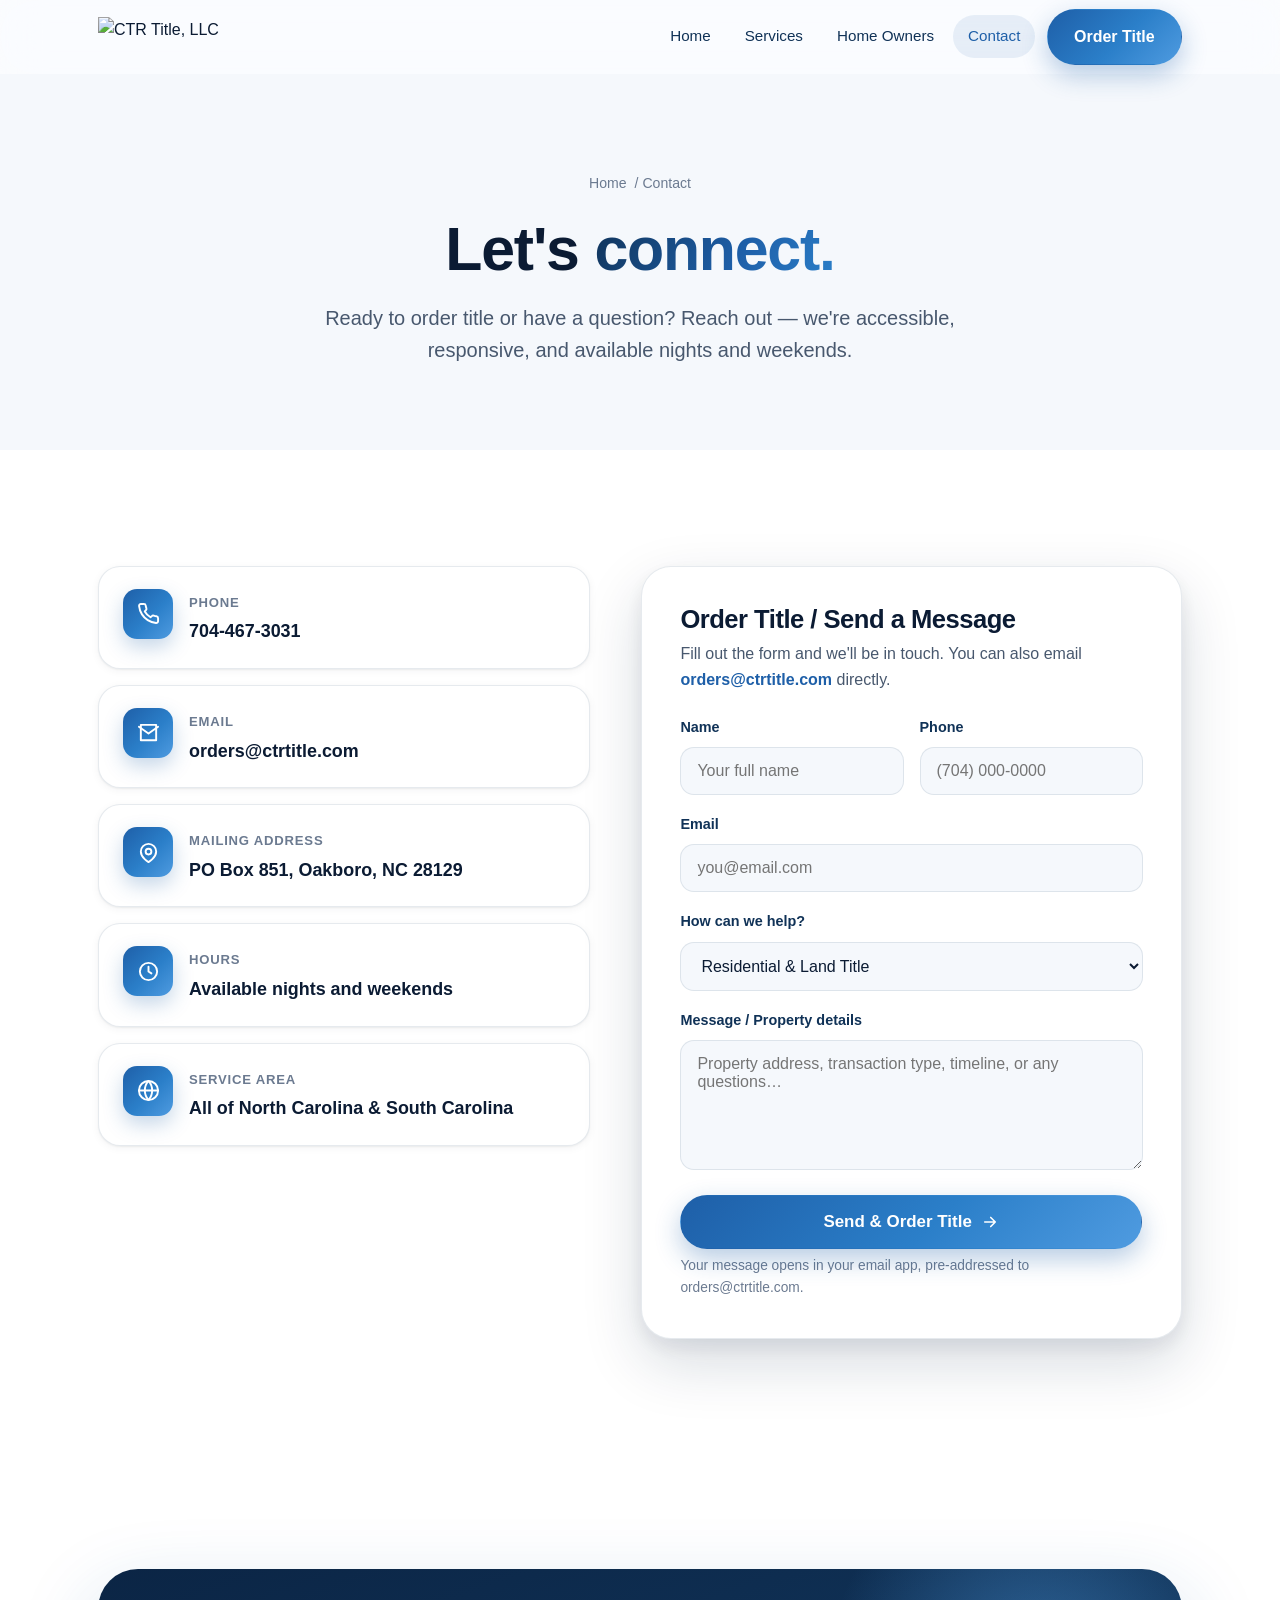
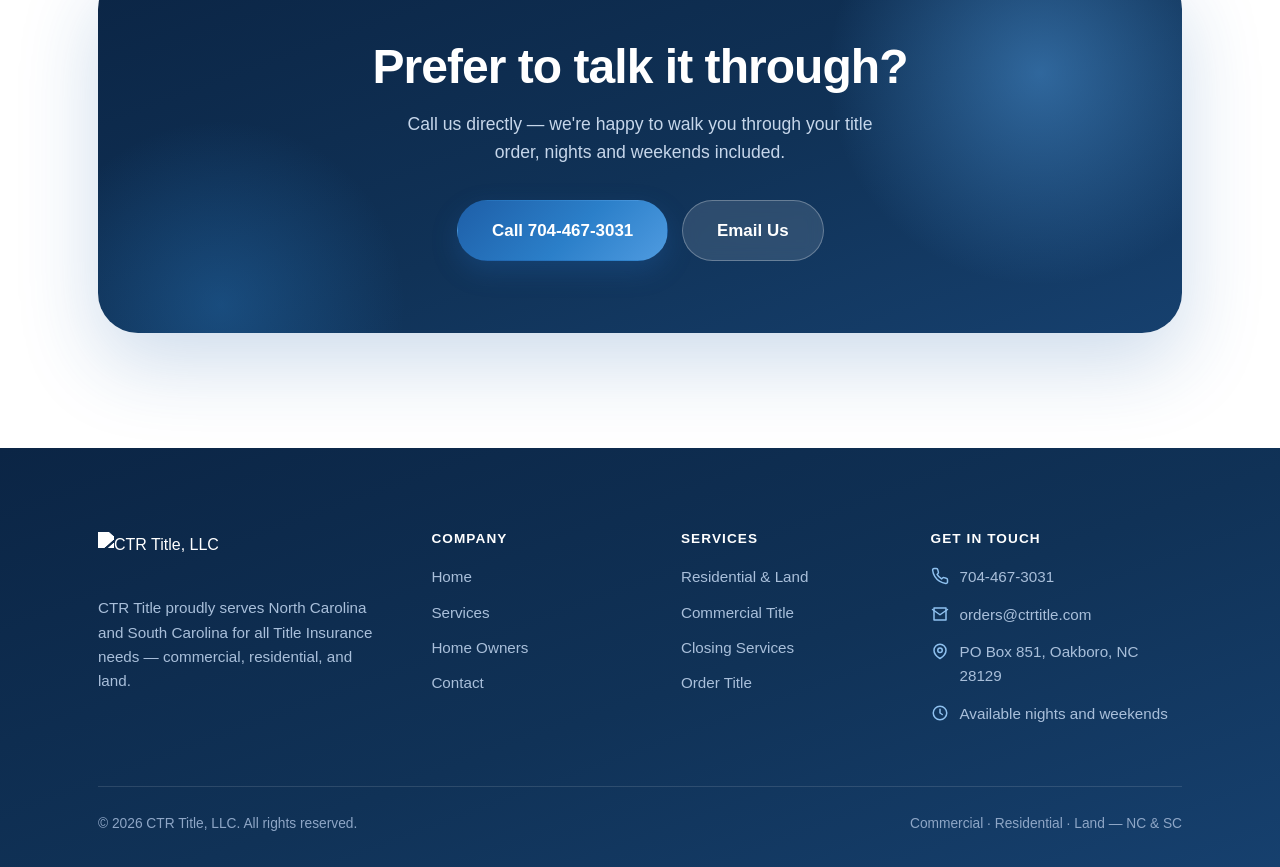
==== contact.html @ 590dc1bf "Modern rebuild of CTR Title website — Apple aesthetic, floating dynamic cards" ====
<!DOCTYPE html>
<html lang="en">
<head>
  <meta charset="UTF-8" />
  <meta name="viewport" content="width=device-width, initial-scale=1.0" />
  <title>Contact &amp; Order Title — CTR Title, LLC | NC &amp; SC</title>
  <meta name="description" content="Contact CTR Title, LLC — call 704-467-3031, email orders@ctrtitle.com, or order title online. PO Box 851, Oakboro, NC 28129. Available nights and weekends." />
  <link rel="preconnect" href="https://static.wixstatic.com" />
  <link rel="stylesheet" href="assets/css/styles.css" />
  <noscript><style>.reveal{opacity:1!important;transform:none!important}</style></noscript>
  <link rel="icon" href="https://static.wixstatic.com/media/38906d_50b70a878aef4622a2319c4c65500012~mv2.png/v1/crop/x_24,y_0,w_5427,h_2516/fill/w_64,h_64,al_c,q_85,enc_avif,quality_auto/Logo_TRANSPARENT.png" />
</head>
<body>

  <header class="nav" id="nav">
    <div class="nav__inner">
      <a class="nav__logo" href="index.html" aria-label="CTR Title home">
        <img src="https://static.wixstatic.com/media/38906d_50b70a878aef4622a2319c4c65500012~mv2.png/v1/crop/x_24,y_0,w_5427,h_2516/fill/w_383,h_177,al_c,q_85,usm_0.66_1.00_0.01,enc_avif,quality_auto/Logo_TRANSPARENT.png" alt="CTR Title, LLC" />
      </a>
      <nav class="nav__links" aria-label="Primary">
        <a class="nav__link" href="index.html">Home</a>
        <a class="nav__link" href="services.html">Services</a>
        <a class="nav__link" href="home-owners.html">Home Owners</a>
        <a class="nav__link active" href="contact.html">Contact</a>
        <a class="btn btn-primary nav__cta" href="#order">Order Title</a>
      </nav>
      <button class="nav__toggle" aria-label="Menu" aria-expanded="false"><span></span></button>
    </div>
  </header>

  <main>
    <section class="page-hero">
      <div class="hero__mesh"><span class="blob blob--1"></span><span class="blob blob--2"></span></div>
      <div class="container">
        <div class="reveal in">
          <span class="breadcrumb"><a href="index.html">Home</a> / Contact</span>
          <h1>Let's <span class="gradient-text">connect.</span></h1>
          <p class="lede center" style="margin-inline:auto;">Ready to order title or have a question? Reach out — we're accessible, responsive, and available nights and weekends.</p>
        </div>
      </div>
    </section>

    <section class="section" id="order">
      <div class="container">
        <div class="contact-grid">
          <!-- INFO -->
          <div class="reveal">
            <a class="info-card" href="tel:7044673031">
              <span class="ic"><svg viewBox="0 0 24 24" fill="none" stroke="currentColor" stroke-width="2" stroke-linecap="round" stroke-linejoin="round"><path d="M22 16.9v3a2 2 0 01-2.2 2 19.8 19.8 0 01-8.6-3 19.5 19.5 0 01-6-6 19.8 19.8 0 01-3-8.6A2 2 0 014.1 2h3a2 2 0 012 1.7c.1 1 .4 1.9.7 2.8a2 2 0 01-.5 2.1L8.1 9.9a16 16 0 006 6l1.3-1.2a2 2 0 012.1-.5c.9.3 1.8.6 2.8.7a2 2 0 011.7 2z"/></svg></span>
              <div><small>Phone</small><b>704-467-3031</b></div>
            </a>
            <a class="info-card" href="mailto:orders@ctrtitle.com">
              <span class="ic"><svg viewBox="0 0 24 24" fill="none" stroke="currentColor" stroke-width="2" stroke-linecap="round" stroke-linejoin="round"><path d="M4 4h16v16H4z"/><path d="m22 6-10 7L2 6"/></svg></span>
              <div><small>Email</small><b>orders@ctrtitle.com</b></div>
            </a>
            <div class="info-card">
              <span class="ic"><svg viewBox="0 0 24 24" fill="none" stroke="currentColor" stroke-width="2" stroke-linecap="round" stroke-linejoin="round"><path d="M12 22s8-4.5 8-11a8 8 0 10-16 0c0 6.5 8 11 8 11z"/><circle cx="12" cy="11" r="3"/></svg></span>
              <div><small>Mailing Address</small><b>PO Box 851, Oakboro, NC 28129</b></div>
            </div>
            <div class="info-card">
              <span class="ic"><svg viewBox="0 0 24 24" fill="none" stroke="currentColor" stroke-width="2" stroke-linecap="round" stroke-linejoin="round"><circle cx="12" cy="12" r="9"/><path d="M12 7v5l3 2"/></svg></span>
              <div><small>Hours</small><b>Available nights and weekends</b></div>
            </div>
            <div class="info-card">
              <span class="ic"><svg viewBox="0 0 24 24" fill="none" stroke="currentColor" stroke-width="2" stroke-linecap="round" stroke-linejoin="round"><path d="M12 2a10 10 0 100 20 10 10 0 000-20z"/><path d="M2 12h20M12 2a15 15 0 010 20M12 2a15 15 0 000 20"/></svg></span>
              <div><small>Service Area</small><b>All of North Carolina &amp; South Carolina</b></div>
            </div>
          </div>

          <!-- FORM -->
          <div class="reveal" data-delay="2">
            <form class="form-card" id="contactForm" novalidate>
              <h2 style="font-size:1.6rem;margin-bottom:8px;">Order Title / Send a Message</h2>
              <p style="color:var(--slate);margin-bottom:24px;">Fill out the form and we'll be in touch. You can also email <a href="mailto:orders@ctrtitle.com" style="color:var(--blue-600);font-weight:600;">orders@ctrtitle.com</a> directly.</p>
              <div class="field-row">
                <div class="field">
                  <label for="name">Name</label>
                  <input id="name" name="name" type="text" placeholder="Your full name" required />
                </div>
                <div class="field">
                  <label for="phone">Phone</label>
                  <input id="phone" name="phone" type="tel" placeholder="(704) 000-0000" />
                </div>
              </div>
              <div class="field">
                <label for="email">Email</label>
                <input id="email" name="email" type="email" placeholder="you@email.com" required />
              </div>
              <div class="field">
                <label for="service">How can we help?</label>
                <select id="service" name="service">
                  <option value="Residential & Land Title">Residential &amp; Land Title</option>
                  <option value="Commercial Title">Commercial Title</option>
                  <option value="Closing Services">Closing Services</option>
                  <option value="Order Title">Order Title</option>
                  <option value="General Question">General Question</option>
                </select>
              </div>
              <div class="field">
                <label for="message">Message / Property details</label>
                <textarea id="message" name="message" placeholder="Property address, transaction type, timeline, or any questions…"></textarea>
              </div>
              <button class="btn btn-primary btn-lg" type="submit" style="width:100%;">Send &amp; Order Title
                <svg class="ico" viewBox="0 0 24 24" fill="none" stroke="currentColor" stroke-width="2.2" stroke-linecap="round" stroke-linejoin="round"><path d="M5 12h14M13 6l6 6-6 6"/></svg>
              </button>
              <p class="form-note" id="formStatus">Your message opens in your email app, pre-addressed to orders@ctrtitle.com.</p>
            </form>
          </div>
        </div>
      </div>
    </section>

    <!-- CTA -->
    <section class="section cta-band">
      <div class="container">
        <div class="cta-inner reveal">
          <h2>Prefer to talk it through?</h2>
          <p>Call us directly — we're happy to walk you through your title order, nights and weekends included.</p>
          <div class="hero__actions">
            <a class="btn btn-primary btn-lg" href="tel:7044673031">Call 704-467-3031</a>
            <a class="btn btn-light btn-lg" href="mailto:orders@ctrtitle.com">Email Us</a>
          </div>
        </div>
      </div>
    </section>
  </main>

  <footer class="footer">
    <div class="container">
      <div class="footer__grid">
        <div>
          <div class="footer__logo"><img src="https://static.wixstatic.com/media/38906d_50b70a878aef4622a2319c4c65500012~mv2.png/v1/crop/x_24,y_0,w_5427,h_2516/fill/w_383,h_177,al_c,q_85,usm_0.66_1.00_0.01,enc_avif,quality_auto/Logo_TRANSPARENT.png" alt="CTR Title, LLC" /></div>
          <p>CTR Title proudly serves North Carolina and South Carolina for all Title Insurance needs — commercial, residential, and land.</p>
        </div>
        <div>
          <h4>Company</h4>
          <div class="footer__links">
            <a href="index.html">Home</a>
            <a href="services.html">Services</a>
            <a href="home-owners.html">Home Owners</a>
            <a href="contact.html">Contact</a>
          </div>
        </div>
        <div>
          <h4>Services</h4>
          <div class="footer__links">
            <a href="services.html#residential">Residential &amp; Land</a>
            <a href="services.html#commercial">Commercial Title</a>
            <a href="services.html#closing">Closing Services</a>
            <a href="contact.html#order">Order Title</a>
          </div>
        </div>
        <div>
          <h4>Get in touch</h4>
          <div class="footer__contact">
            <a href="tel:7044673031"><svg viewBox="0 0 24 24" fill="none" stroke="currentColor" stroke-width="2" stroke-linecap="round" stroke-linejoin="round"><path d="M22 16.9v3a2 2 0 01-2.2 2 19.8 19.8 0 01-8.6-3 19.5 19.5 0 01-6-6 19.8 19.8 0 01-3-8.6A2 2 0 014.1 2h3a2 2 0 012 1.7c.1 1 .4 1.9.7 2.8a2 2 0 01-.5 2.1L8.1 9.9a16 16 0 006 6l1.3-1.2a2 2 0 012.1-.5c.9.3 1.8.6 2.8.7a2 2 0 011.7 2z"/></svg> 704-467-3031</a>
            <a href="mailto:orders@ctrtitle.com"><svg viewBox="0 0 24 24" fill="none" stroke="currentColor" stroke-width="2" stroke-linecap="round" stroke-linejoin="round"><path d="M4 4h16v16H4z"/><path d="m22 6-10 7L2 6"/></svg> orders@ctrtitle.com</a>
            <span><svg viewBox="0 0 24 24" fill="none" stroke="currentColor" stroke-width="2" stroke-linecap="round" stroke-linejoin="round"><path d="M12 22s8-4.5 8-11a8 8 0 10-16 0c0 6.5 8 11 8 11z"/><circle cx="12" cy="11" r="3"/></svg> PO Box 851, Oakboro, NC 28129</span>
            <span><svg viewBox="0 0 24 24" fill="none" stroke="currentColor" stroke-width="2" stroke-linecap="round" stroke-linejoin="round"><circle cx="12" cy="12" r="9"/><path d="M12 7v5l3 2"/></svg> Available nights and weekends</span>
          </div>
        </div>
      </div>
      <div class="footer__bottom">
        <span>© <span id="year">2026</span> CTR Title, LLC. All rights reserved.</span>
        <span>Commercial · Residential · Land — NC &amp; SC</span>
      </div>
    </div>
  </footer>

  <script src="assets/js/main.js"></script>
</body>
</html>
---- assets/css/styles.css ----
/* ===================================================================
   CTR Title, LLC — Modern Rebuild
   Design system: Apple-inspired, floating dynamic cards, glassmorphism
   Brand: Navy + Blue (faithful to CTR Title logo)
   =================================================================== */

/* ---------- Design Tokens ---------- */
:root {
  /* Brand palette */
  --navy-900: #081b34;
  --navy-800: #0b2545;
  --navy-700: #103257;
  --navy-600: #16406e;
  --blue-600: #1e5fa8;
  --blue-500: #2b7fc9;
  --blue-400: #4f9be0;
  --blue-300: #8fc1ef;

  --ink: #0b1b33;
  --slate: #48586e;
  --slate-light: #6b7a90;
  --mist: #eaf1fb;
  --cloud: #f5f8fc;
  --white: #ffffff;
  --line: rgba(16, 50, 87, 0.10);

  /* Gradients */
  --grad-brand: linear-gradient(135deg, #1e5fa8 0%, #2b7fc9 55%, #4f9be0 100%);
  --grad-navy: linear-gradient(160deg, #0b2545 0%, #103257 55%, #16406e 100%);
  --grad-text: linear-gradient(120deg, #103257 0%, #1e5fa8 60%, #2b7fc9 100%);

  /* Elevation (soft, Apple-like) */
  --shadow-sm: 0 1px 2px rgba(11, 27, 51, 0.06), 0 2px 8px rgba(11, 27, 51, 0.05);
  --shadow-md: 0 8px 24px rgba(11, 37, 69, 0.10), 0 2px 6px rgba(11, 37, 69, 0.06);
  --shadow-lg: 0 24px 60px rgba(11, 37, 69, 0.16), 0 8px 20px rgba(11, 37, 69, 0.08);
  --shadow-glow: 0 30px 80px rgba(30, 95, 168, 0.22);

  /* Geometry */
  --radius-sm: 14px;
  --radius: 22px;
  --radius-lg: 30px;
  --radius-xl: 40px;

  /* Layout */
  --maxw: 1180px;
  --gutter: clamp(20px, 5vw, 48px);

  /* Type */
  --font-sans: -apple-system, BlinkMacSystemFont, "Inter", "Segoe UI", Roboto,
    Helvetica, Arial, sans-serif;

  --ease: cubic-bezier(0.22, 1, 0.36, 1);
  --nav-h: 74px;
}

/* ---------- Reset ---------- */
*, *::before, *::after { box-sizing: border-box; }
html { scroll-behavior: smooth; -webkit-text-size-adjust: 100%; }
body {
  margin: 0;
  font-family: var(--font-sans);
  color: var(--ink);
  background: var(--white);
  line-height: 1.6;
  -webkit-font-smoothing: antialiased;
  text-rendering: optimizeLegibility;
  overflow-x: hidden;
}
img { max-width: 100%; display: block; }
a { color: inherit; text-decoration: none; }
button { font-family: inherit; cursor: pointer; }
h1, h2, h3, h4 { line-height: 1.1; letter-spacing: -0.02em; margin: 0; color: var(--ink); }
p { margin: 0; }
ul { margin: 0; padding: 0; list-style: none; }

/* ---------- Layout helpers ---------- */
.container { width: 100%; max-width: var(--maxw); margin: 0 auto; padding-inline: var(--gutter); }
.section { padding: clamp(64px, 9vw, 120px) 0; position: relative; }
.section--tint { background: var(--cloud); }
.section--navy { background: var(--grad-navy); color: #eaf1fb; }
.center { text-align: center; }

.eyebrow {
  display: inline-flex; align-items: center; gap: 8px;
  font-size: 13px; font-weight: 600; letter-spacing: 0.08em;
  text-transform: uppercase; color: var(--blue-600);
  background: var(--mist); border: 1px solid rgba(30, 95, 168, 0.14);
  padding: 7px 14px; border-radius: 100px;
}
.section--navy .eyebrow { color: var(--blue-300); background: rgba(255,255,255,0.08); border-color: rgba(255,255,255,0.16); }

.h-display { font-size: clamp(2.4rem, 6vw, 4rem); font-weight: 700; }
.h-section { font-size: clamp(2rem, 4.4vw, 3rem); font-weight: 700; }
.lede { font-size: clamp(1.05rem, 1.6vw, 1.25rem); color: var(--slate); max-width: 60ch; }
.section--navy .lede { color: #c6d6ea; }

.gradient-text {
  background: var(--grad-text); -webkit-background-clip: text;
  background-clip: text; -webkit-text-fill-color: transparent; color: transparent;
}

/* ---------- Buttons ---------- */
.btn {
  display: inline-flex; align-items: center; justify-content: center; gap: 9px;
  font-weight: 600; font-size: 1rem; padding: 14px 26px; border-radius: 100px;
  border: 1px solid transparent; transition: transform .35s var(--ease), box-shadow .35s var(--ease), background .3s, color .3s;
  will-change: transform;
}
.btn:hover { transform: translateY(-2px); }
.btn:active { transform: translateY(0); }
.btn-primary { background: var(--grad-brand); color: #fff; box-shadow: 0 10px 26px rgba(30,95,168,0.32); }
.btn-primary:hover { box-shadow: 0 16px 40px rgba(30,95,168,0.42); }
.btn-ghost { background: rgba(255,255,255,0.7); color: var(--navy-700); border-color: var(--line); box-shadow: var(--shadow-sm); }
.btn-ghost:hover { background: #fff; box-shadow: var(--shadow-md); }
.btn-light { background: rgba(255,255,255,0.12); color: #fff; border-color: rgba(255,255,255,0.28); backdrop-filter: blur(8px); }
.btn-light:hover { background: rgba(255,255,255,0.2); }
.btn-lg { padding: 16px 34px; font-size: 1.06rem; }
.btn .ico { width: 18px; height: 18px; }

/* ---------- Navigation (glassmorphism) ---------- */
.nav {
  position: fixed; top: 0; left: 0; right: 0; z-index: 100;
  height: var(--nav-h); display: flex; align-items: center;
  transition: background .4s var(--ease), box-shadow .4s var(--ease), border-color .4s;
  background: rgba(255,255,255,0.55);
  backdrop-filter: saturate(180%) blur(20px);
  -webkit-backdrop-filter: saturate(180%) blur(20px);
  border-bottom: 1px solid transparent;
}
.nav.scrolled {
  background: rgba(255,255,255,0.82);
  border-bottom-color: var(--line);
  box-shadow: 0 4px 30px rgba(11,37,69,0.06);
}
.nav__inner { width: 100%; max-width: var(--maxw); margin: 0 auto; padding-inline: var(--gutter);
  display: flex; align-items: center; justify-content: space-between; }
.nav__logo { display: flex; align-items: center; gap: 10px; }
.nav__logo img { height: 40px; width: auto; }
.nav__links { display: flex; align-items: center; gap: 4px; }
.nav__link {
  position: relative; font-size: 0.95rem; font-weight: 500; color: var(--navy-700);
  padding: 9px 15px; border-radius: 100px; transition: color .25s, background .25s;
}
.nav__link:hover { color: var(--blue-600); background: rgba(30,95,168,0.07); }
.nav__link.active { color: var(--blue-600); background: rgba(30,95,168,0.09); }
.nav__cta { margin-left: 8px; }
.nav__toggle { display: none; background: none; border: none; width: 42px; height: 42px;
  border-radius: 12px; align-items: center; justify-content: center; }
.nav__toggle span { display: block; width: 22px; height: 2px; background: var(--navy-700);
  border-radius: 2px; position: relative; transition: transform .3s var(--ease), opacity .3s; }
.nav__toggle span::before, .nav__toggle span::after { content: ""; position: absolute; left: 0;
  width: 22px; height: 2px; background: var(--navy-700); border-radius: 2px; transition: transform .3s var(--ease); }
.nav__toggle span::before { top: -7px; }
.nav__toggle span::after { top: 7px; }
body.menu-open .nav__toggle span { background: transparent; }
body.menu-open .nav__toggle span::before { transform: translateY(7px) rotate(45deg); }
body.menu-open .nav__toggle span::after { transform: translateY(-7px) rotate(-45deg); }

/* ---------- Hero ---------- */
.hero { position: relative; padding-top: calc(var(--nav-h) + clamp(48px, 9vw, 104px));
  padding-bottom: clamp(60px, 9vw, 120px); overflow: hidden; }
.hero__bg { position: absolute; inset: 0; z-index: -2; background: var(--cloud); }
.hero__mesh { position: absolute; inset: -20%; z-index: -1; filter: blur(60px); opacity: .9; }
.blob { position: absolute; border-radius: 50%; }
.blob--1 { width: 46vw; height: 46vw; max-width: 620px; max-height: 620px; top: -14%; right: -8%;
  background: radial-gradient(circle at 30% 30%, rgba(79,155,224,0.55), rgba(43,127,201,0.15) 60%, transparent 72%); animation: float1 18s var(--ease) infinite; }
.blob--2 { width: 40vw; height: 40vw; max-width: 520px; max-height: 520px; bottom: -20%; left: -10%;
  background: radial-gradient(circle at 60% 40%, rgba(30,95,168,0.42), rgba(16,50,87,0.12) 60%, transparent 72%); animation: float2 22s var(--ease) infinite; }
.blob--3 { width: 26vw; height: 26vw; max-width: 320px; max-height: 320px; top: 30%; left: 40%;
  background: radial-gradient(circle at 50% 50%, rgba(143,193,239,0.4), transparent 70%); animation: float1 26s var(--ease) infinite reverse; }
@keyframes float1 { 0%,100%{transform:translate(0,0) scale(1)} 50%{transform:translate(-30px,26px) scale(1.06)} }
@keyframes float2 { 0%,100%{transform:translate(0,0) scale(1)} 50%{transform:translate(34px,-22px) scale(1.08)} }

.hero__grid { display: grid; grid-template-columns: 1.05fr 0.95fr; gap: clamp(32px, 5vw, 64px); align-items: center; }
.hero__content { max-width: 640px; }
.hero h1 { font-size: clamp(2.6rem, 6.4vw, 4.4rem); font-weight: 700; margin: 22px 0 0; }
.hero__sub { margin-top: 22px; font-size: clamp(1.08rem, 1.7vw, 1.3rem); color: var(--slate); max-width: 52ch; }
.hero__actions { margin-top: 34px; display: flex; flex-wrap: wrap; gap: 14px; }
.hero__trust { margin-top: 34px; display: flex; flex-wrap: wrap; gap: 22px; align-items: center; color: var(--slate-light); font-size: 0.92rem; }
.hero__trust span { display: inline-flex; align-items: center; gap: 8px; font-weight: 500; }

/* Floating hero card cluster */
.hero__visual { position: relative; height: 100%; min-height: 380px; }
.float-card {
  position: absolute; background: rgba(255,255,255,0.72);
  backdrop-filter: blur(18px); -webkit-backdrop-filter: blur(18px);
  border: 1px solid rgba(255,255,255,0.7); border-radius: var(--radius);
  box-shadow: var(--shadow-lg); padding: 20px 22px;
}
.float-card--main { position: relative; margin: 0 auto; width: min(100%, 400px); padding: 30px;
  box-shadow: var(--shadow-glow); animation: bob 7s var(--ease) infinite; }
.float-card--badge { top: -26px; right: 4%; display: flex; align-items: center; gap: 12px;
  padding: 14px 18px; animation: bob 6s var(--ease) infinite; }
.float-card--stat { bottom: -22px; left: -2%; padding: 16px 20px; animation: bob 8s var(--ease) infinite 1s; }
@keyframes bob { 0%,100%{transform:translateY(0)} 50%{transform:translateY(-12px)} }

.float-card__logo { width: 100%; max-width: 240px; margin: 0 auto 18px; }
.float-card__row { display: flex; align-items: center; gap: 14px; padding: 12px 0; border-bottom: 1px solid var(--line); }
.float-card__row:last-child { border-bottom: none; }
.float-card__row .ic { width: 40px; height: 40px; border-radius: 12px; display: grid; place-items: center;
  background: var(--mist); color: var(--blue-600); flex: none; }
.float-card__row .ic svg { width: 20px; height: 20px; }
.float-card__row b { display: block; font-size: 0.98rem; color: var(--ink); }
.float-card__row small { color: var(--slate-light); font-size: 0.82rem; }
.badge-dot { width: 38px; height: 38px; border-radius: 50%; background: var(--grad-brand);
  display: grid; place-items: center; color: #fff; }
.badge-dot svg { width: 20px; height: 20px; }
.float-card--badge b { font-size: 0.95rem; }
.float-card--badge small { display: block; color: var(--slate-light); font-size: 0.8rem; }
.stat-num { font-size: 1.9rem; font-weight: 700; background: var(--grad-text);
  -webkit-background-clip: text; background-clip: text; -webkit-text-fill-color: transparent; }
.stat-lbl { font-size: 0.82rem; color: var(--slate-light); font-weight: 500; }

/* ---------- Section header ---------- */
.sec-head { max-width: 720px; margin: 0 auto clamp(40px, 6vw, 64px); text-align: center; }
.sec-head .eyebrow { margin-bottom: 18px; }
.sec-head h2 { margin-bottom: 18px; }

/* ---------- Card grid / floating dynamic cards ---------- */
.grid { display: grid; gap: clamp(18px, 2.4vw, 26px); }
.grid-2 { grid-template-columns: repeat(2, 1fr); }
.grid-3 { grid-template-columns: repeat(3, 1fr); }
.grid-4 { grid-template-columns: repeat(4, 1fr); }

.card {
  position: relative; background: var(--white); border: 1px solid var(--line);
  border-radius: var(--radius); padding: clamp(24px, 2.6vw, 34px);
  box-shadow: var(--shadow-sm); overflow: hidden;
  transition: transform .5s var(--ease), box-shadow .5s var(--ease), border-color .5s;
  transform-style: preserve-3d;
}
.card::before {
  content: ""; position: absolute; inset: 0; border-radius: inherit; padding: 1px;
  background: linear-gradient(140deg, rgba(79,155,224,0.5), rgba(255,255,255,0) 45%);
  -webkit-mask: linear-gradient(#000 0 0) content-box, linear-gradient(#000 0 0);
  -webkit-mask-composite: xor; mask-composite: exclude; opacity: 0; transition: opacity .5s;
}
.card::after {
  content: ""; position: absolute; width: 300px; height: 300px; border-radius: 50%;
  background: radial-gradient(circle, rgba(79,155,224,0.16), transparent 65%);
  top: var(--my, 50%); left: var(--mx, 50%); transform: translate(-50%,-50%);
  opacity: 0; transition: opacity .4s; pointer-events: none;
}
.card:hover { transform: translateY(-8px); box-shadow: var(--shadow-lg); border-color: rgba(79,155,224,0.35); }
.card:hover::before { opacity: 1; }
.card:hover::after { opacity: 1; }

.card__icon { width: 56px; height: 56px; border-radius: 16px; display: grid; place-items: center;
  background: var(--grad-brand); color: #fff; margin-bottom: 20px; box-shadow: 0 10px 24px rgba(30,95,168,0.28); }
.card__icon svg { width: 27px; height: 27px; }
.card h3 { font-size: 1.32rem; margin-bottom: 10px; }
.card p { color: var(--slate); font-size: 0.98rem; }
.card__link { margin-top: 18px; display: inline-flex; align-items: center; gap: 7px;
  color: var(--blue-600); font-weight: 600; font-size: 0.95rem; }
.card__link svg { width: 16px; height: 16px; transition: transform .3s var(--ease); }
.card:hover .card__link svg { transform: translateX(4px); }

/* Value chips (Why choose) */
.chip {
  display: flex; align-items: center; gap: 14px; padding: 18px 20px;
  background: var(--white); border: 1px solid var(--line); border-radius: var(--radius-sm);
  box-shadow: var(--shadow-sm); transition: transform .4s var(--ease), box-shadow .4s var(--ease);
}
.chip:hover { transform: translateY(-5px); box-shadow: var(--shadow-md); }
.chip .ic { width: 44px; height: 44px; border-radius: 12px; flex: none; display: grid; place-items: center;
  background: var(--mist); color: var(--blue-600); }
.chip .ic svg { width: 22px; height: 22px; }
.chip b { font-size: 1rem; font-weight: 600; color: var(--ink); }

/* Feature split */
.split { display: grid; grid-template-columns: 1fr 1fr; gap: clamp(32px, 5vw, 68px); align-items: center; }
.split__media { position: relative; }
.media-frame {
  border-radius: var(--radius-lg); overflow: hidden; box-shadow: var(--shadow-lg);
  border: 1px solid rgba(255,255,255,0.6); position: relative;
  background: var(--grad-navy); min-height: 300px;
}
.media-frame img { width: 100%; height: 100%; object-fit: cover; }
.media-frame::after { content: ""; position: absolute; inset: 0;
  background: linear-gradient(180deg, transparent 55%, rgba(11,37,69,0.28)); }
.media-glow { position: absolute; inset: -14% -10% -18% -10%; z-index: -1; filter: blur(50px);
  background: radial-gradient(circle at 60% 40%, rgba(43,127,201,0.4), transparent 62%); }

.feature-list { display: grid; gap: 14px; margin-top: 26px; }
.feature-list li { display: flex; gap: 13px; align-items: flex-start; color: var(--slate); }
.feature-list .tick { width: 26px; height: 26px; border-radius: 8px; flex: none; display: grid; place-items: center;
  background: var(--mist); color: var(--blue-600); margin-top: 2px; }
.feature-list .tick svg { width: 15px; height: 15px; }
.feature-list b { color: var(--ink); font-weight: 600; }
.section--navy .feature-list li { color: #c6d6ea; }
.section--navy .feature-list b { color: #fff; }
.section--navy .feature-list .tick { background: rgba(255,255,255,0.12); color: var(--blue-300); }

/* ---------- CTA band ---------- */
.cta-band { position: relative; overflow: hidden; }
.cta-inner {
  position: relative; border-radius: var(--radius-xl); padding: clamp(40px, 6vw, 72px);
  background: var(--grad-navy); color: #fff; text-align: center; overflow: hidden;
  box-shadow: var(--shadow-glow);
}
.cta-inner::before { content: ""; position: absolute; width: 500px; height: 500px; border-radius: 50%;
  top: -40%; right: -10%; background: radial-gradient(circle, rgba(79,155,224,0.5), transparent 60%); }
.cta-inner::after { content: ""; position: absolute; width: 420px; height: 420px; border-radius: 50%;
  bottom: -50%; left: -8%; background: radial-gradient(circle, rgba(43,127,201,0.35), transparent 62%); }
.cta-inner > * { position: relative; z-index: 1; }
.cta-inner h2 { color: #fff; font-size: clamp(2rem, 4vw, 3rem); }
.cta-inner p { color: #c6d6ea; margin: 16px auto 0; max-width: 52ch; font-size: 1.1rem; }
.cta-inner .hero__actions { justify-content: center; }

/* ---------- Stats strip ---------- */
.stats { display: grid; grid-template-columns: repeat(4, 1fr); gap: 20px; }
.stat {
  text-align: center; padding: 30px 18px; border-radius: var(--radius);
  background: rgba(255,255,255,0.06); border: 1px solid rgba(255,255,255,0.12);
  backdrop-filter: blur(6px);
}
.stat .n { font-size: clamp(2rem, 3.4vw, 2.8rem); font-weight: 700; color: #fff; letter-spacing: -0.03em; }
.stat .n .accent { background: linear-gradient(120deg,#8fc1ef,#4f9be0); -webkit-background-clip: text;
  background-clip: text; -webkit-text-fill-color: transparent; }
.stat .l { margin-top: 6px; color: #a9bfda; font-size: 0.92rem; }

/* ---------- Page hero (interior pages) ---------- */
.page-hero { position: relative; padding-top: calc(var(--nav-h) + clamp(56px, 8vw, 96px));
  padding-bottom: clamp(48px, 7vw, 84px); overflow: hidden; text-align: center; background: var(--cloud); }
.page-hero .blob { opacity: 0.8; }
.page-hero h1 { font-size: clamp(2.4rem, 5.6vw, 3.8rem); font-weight: 700; margin-top: 20px; }
.page-hero p { margin: 20px auto 0; max-width: 60ch; }
.breadcrumb { display: inline-flex; gap: 8px; align-items: center; color: var(--slate-light);
  font-size: 0.88rem; font-weight: 500; }
.breadcrumb a:hover { color: var(--blue-600); }

/* ---------- Accordion ---------- */
.accordion { max-width: 860px; margin: 0 auto; display: grid; gap: 14px; }
.ac-item { background: var(--white); border: 1px solid var(--line); border-radius: var(--radius-sm);
  box-shadow: var(--shadow-sm); overflow: hidden; transition: box-shadow .4s, border-color .4s; }
.ac-item.open { box-shadow: var(--shadow-md); border-color: rgba(79,155,224,0.35); }
.ac-head { width: 100%; text-align: left; background: none; border: none; padding: 22px 24px;
  display: flex; align-items: center; justify-content: space-between; gap: 16px; font-size: 1.1rem;
  font-weight: 600; color: var(--ink); }
.ac-head .plus { width: 30px; height: 30px; border-radius: 50%; flex: none; display: grid; place-items: center;
  background: var(--mist); color: var(--blue-600); transition: transform .4s var(--ease), background .3s; }
.ac-item.open .ac-head .plus { transform: rotate(45deg); background: var(--grad-brand); color: #fff; }
.ac-body { max-height: 0; overflow: hidden; transition: max-height .5s var(--ease); }
.ac-body__inner { padding: 0 24px 24px; color: var(--slate); }

/* ---------- Contact ---------- */
.contact-grid { display: grid; grid-template-columns: 1fr 1.1fr; gap: clamp(28px, 4vw, 52px); align-items: start; }
.info-card { display: flex; gap: 16px; align-items: flex-start; padding: 22px 24px;
  background: var(--white); border: 1px solid var(--line); border-radius: var(--radius);
  box-shadow: var(--shadow-sm); transition: transform .4s var(--ease), box-shadow .4s var(--ease); margin-bottom: 16px; }
.info-card:hover { transform: translateY(-4px); box-shadow: var(--shadow-md); }
.info-card .ic { width: 50px; height: 50px; border-radius: 14px; flex: none; display: grid; place-items: center;
  background: var(--grad-brand); color: #fff; box-shadow: 0 8px 20px rgba(30,95,168,0.26); }
.info-card .ic svg { width: 23px; height: 23px; }
.info-card small { color: var(--slate-light); font-size: 0.82rem; text-transform: uppercase; letter-spacing: 0.06em; font-weight: 600; }
.info-card b { display: block; font-size: 1.12rem; color: var(--ink); margin-top: 3px; }
.info-card a b:hover { color: var(--blue-600); }

.form-card { background: var(--white); border: 1px solid var(--line); border-radius: var(--radius-lg);
  padding: clamp(26px, 3vw, 40px); box-shadow: var(--shadow-lg); }
.field { margin-bottom: 18px; }
.field label { display: block; font-size: 0.9rem; font-weight: 600; color: var(--navy-700); margin-bottom: 8px; }
.field input, .field select, .field textarea {
  width: 100%; padding: 14px 16px; border-radius: var(--radius-sm); border: 1px solid var(--line);
  background: var(--cloud); font-family: inherit; font-size: 1rem; color: var(--ink);
  transition: border-color .25s, box-shadow .25s, background .25s;
}
.field input:focus, .field select:focus, .field textarea:focus {
  outline: none; border-color: var(--blue-400); background: #fff;
  box-shadow: 0 0 0 4px rgba(79,155,224,0.16);
}
.field textarea { resize: vertical; min-height: 130px; }
.field-row { display: grid; grid-template-columns: 1fr 1fr; gap: 16px; }
.form-note { font-size: 0.86rem; color: var(--slate-light); margin-top: 6px; }

/* ---------- Footer ---------- */
.footer { background: var(--grad-navy); color: #c6d6ea; padding: clamp(56px, 7vw, 84px) 0 32px; }
.footer__grid { display: grid; grid-template-columns: 1.4fr 1fr 1fr 1.2fr; gap: 40px; }
.footer__logo img { height: 46px; margin-bottom: 18px; filter: brightness(0) invert(1); }
.footer p { color: #a9bfda; font-size: 0.95rem; max-width: 34ch; }
.footer h4 { color: #fff; font-size: 0.85rem; text-transform: uppercase; letter-spacing: 0.08em; margin-bottom: 18px; }
.footer__links { display: grid; gap: 11px; }
.footer__links a { color: #a9bfda; font-size: 0.95rem; transition: color .25s, padding .25s; }
.footer__links a:hover { color: #fff; padding-left: 4px; }
.footer__contact { display: grid; gap: 13px; }
.footer__contact a, .footer__contact span { display: flex; gap: 11px; align-items: flex-start; color: #a9bfda; font-size: 0.95rem; }
.footer__contact svg { width: 18px; height: 18px; flex: none; margin-top: 2px; color: var(--blue-300); }
.footer__contact a:hover { color: #fff; }
.footer__bottom { margin-top: clamp(40px, 5vw, 60px); padding-top: 26px; border-top: 1px solid rgba(255,255,255,0.12);
  display: flex; flex-wrap: wrap; gap: 12px; justify-content: space-between; align-items: center; color: #8ea6c6; font-size: 0.86rem; }

/* ---------- Scroll reveal ---------- */
.reveal { opacity: 0; transform: translateY(28px); transition: opacity .8s var(--ease), transform .8s var(--ease); }
.reveal.in { opacity: 1; transform: none; }
.reveal[data-delay="1"] { transition-delay: .08s; }
.reveal[data-delay="2"] { transition-delay: .16s; }
.reveal[data-delay="3"] { transition-delay: .24s; }
.reveal[data-delay="4"] { transition-delay: .32s; }

/* ---------- Responsive ---------- */
@media (max-width: 980px) {
  .hero__grid { grid-template-columns: 1fr; }
  .hero__visual { min-height: 320px; margin-top: 20px; }
  .split { grid-template-columns: 1fr; }
  .split--rev .split__media { order: -1; }
  .contact-grid { grid-template-columns: 1fr; }
  .grid-4 { grid-template-columns: repeat(2, 1fr); }
  .stats { grid-template-columns: repeat(2, 1fr); }
  .footer__grid { grid-template-columns: 1fr 1fr; }
}
@media (max-width: 720px) {
  .nav__links { position: fixed; inset: var(--nav-h) 0 auto 0; flex-direction: column; align-items: stretch;
    gap: 6px; padding: 18px var(--gutter) 26px; background: rgba(255,255,255,0.96);
    backdrop-filter: blur(20px); border-bottom: 1px solid var(--line); box-shadow: var(--shadow-md);
    transform: translateY(-120%); opacity: 0; pointer-events: none; transition: transform .4s var(--ease), opacity .3s; }
  body.menu-open .nav__links { transform: translateY(0); opacity: 1; pointer-events: auto; }
  .nav__link { padding: 13px 16px; font-size: 1rem; }
  .nav__cta { margin: 8px 0 0; }
  .nav__toggle { display: flex; }
  .nav__cta.desktop-only { display: none; }
  .grid-2, .grid-3, .grid-4 { grid-template-columns: 1fr; }
  .stats { grid-template-columns: 1fr 1fr; }
  .footer__grid { grid-template-columns: 1fr; }
  .field-row { grid-template-columns: 1fr; }
  .float-card--badge { right: -2%; }
}

@media (prefers-reduced-motion: reduce) {
  * { animation: none !important; scroll-behavior: auto !important; }
  .reveal { opacity: 1; transform: none; }
}
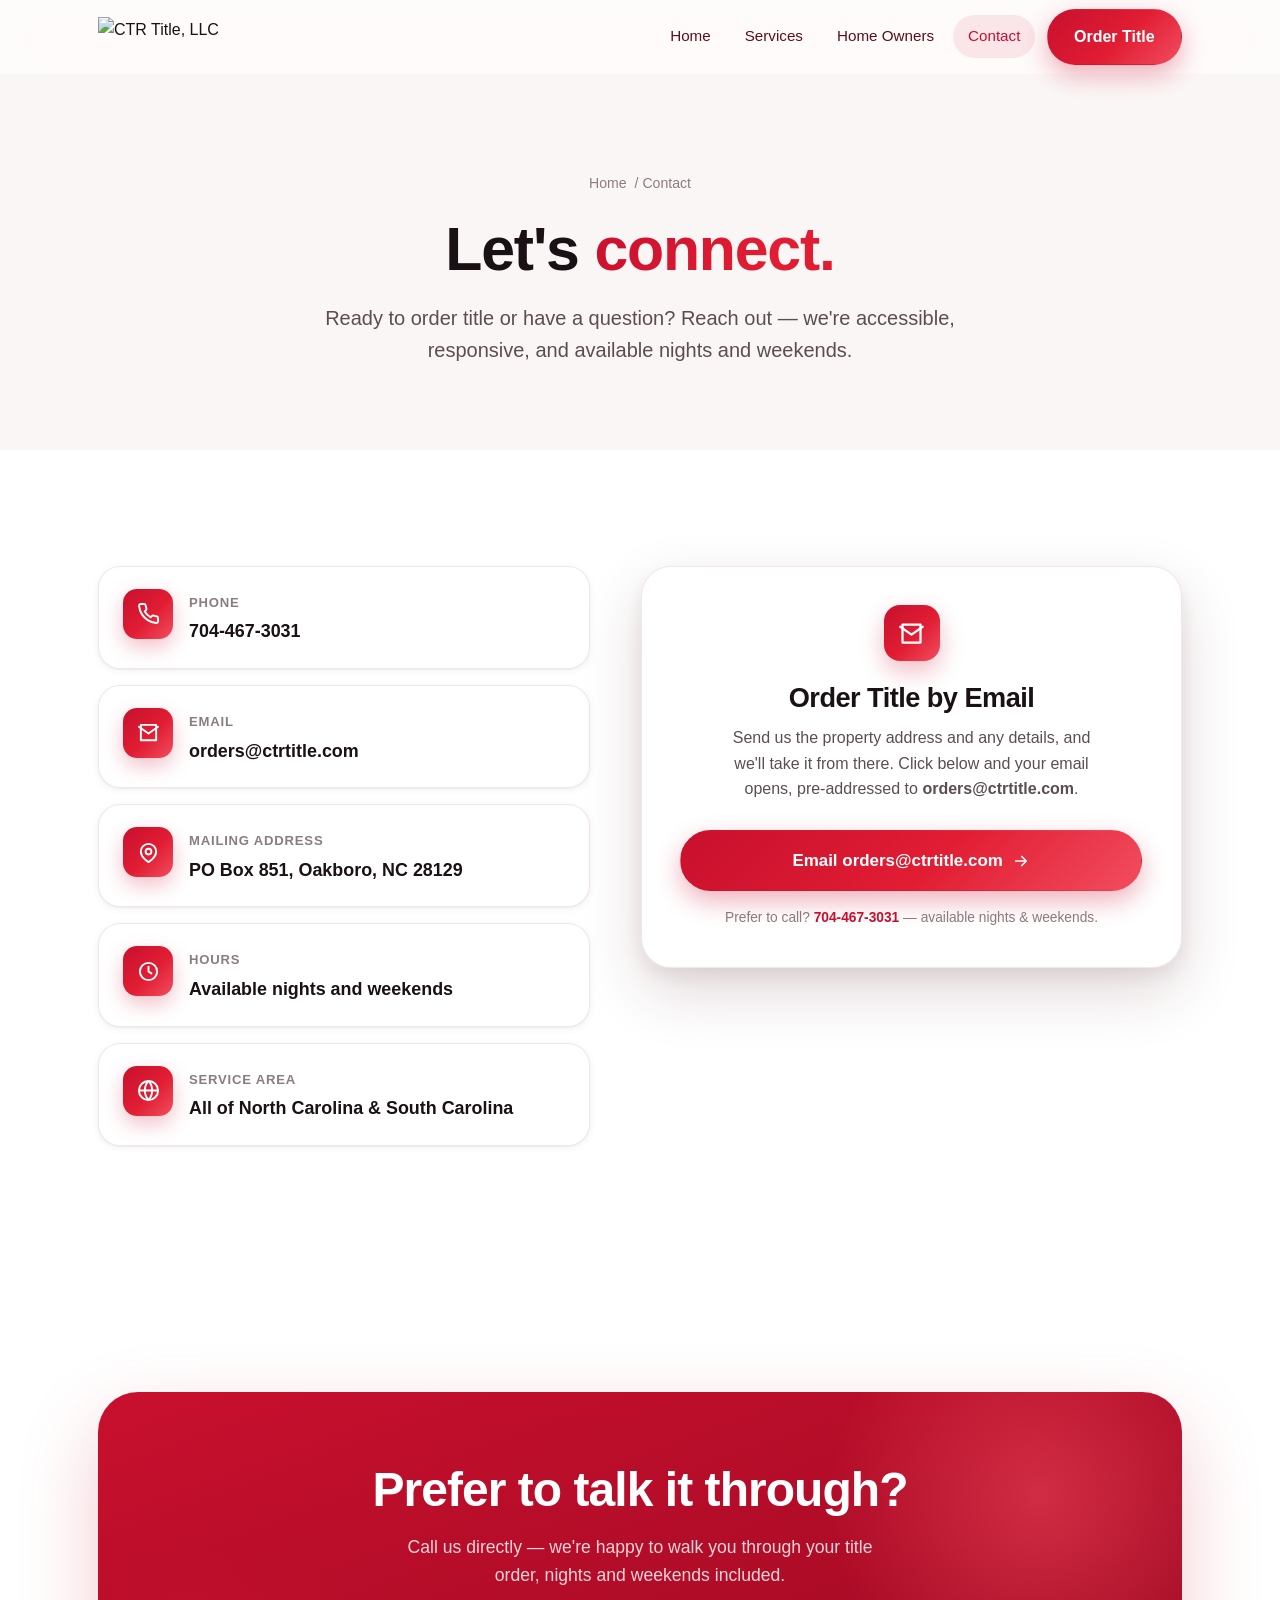
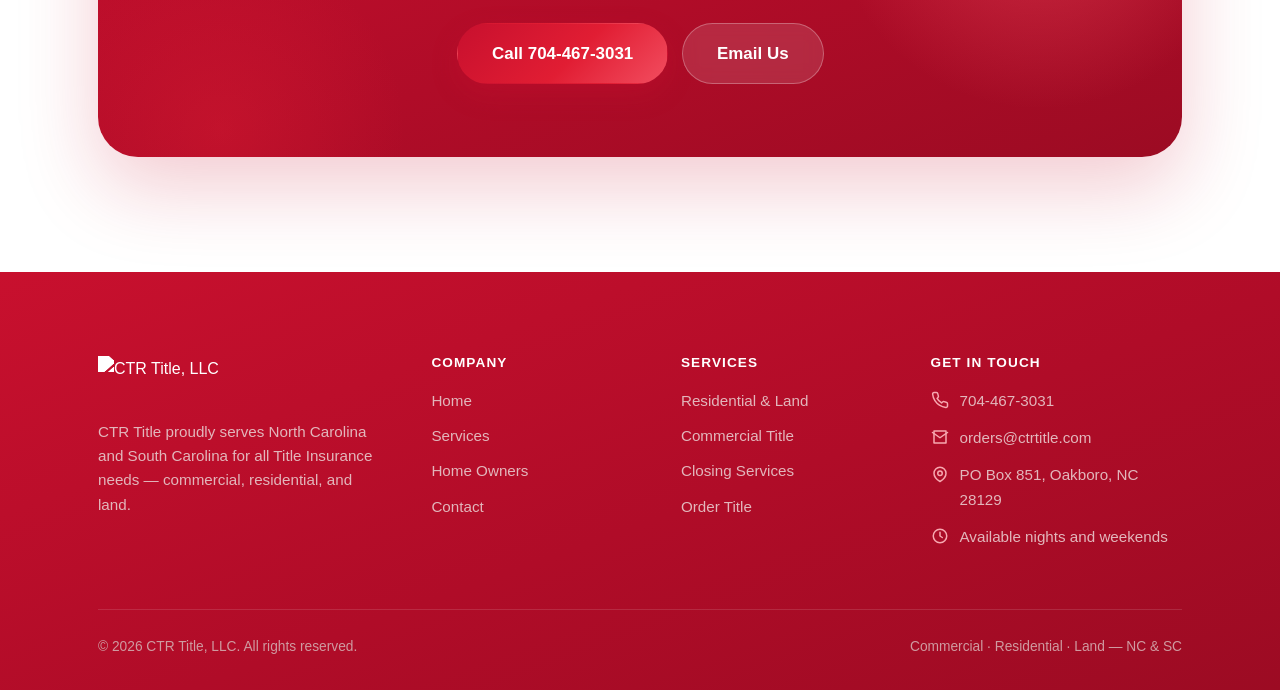
==== commit 5f6208d8: "Fix: single CTR red on dark panels, email CTA, remove stats section" ====
--- a/contact.html
+++ b/contact.html
@@ -22,7 +22,7 @@
         <a class="nav__link" href="services.html">Services</a>
         <a class="nav__link" href="home-owners.html">Home Owners</a>
         <a class="nav__link active" href="contact.html">Contact</a>
-        <a class="btn btn-primary nav__cta" href="#order">Order Title</a>
+        <a class="btn btn-primary nav__cta" href="mailto:orders@ctrtitle.com?subject=Title%20Order">Order Title</a>
       </nav>
       <button class="nav__toggle" aria-label="Menu" aria-expanded="false"><span></span></button>
     </div>
@@ -67,44 +67,17 @@
             </div>
           </div>
 
-          <!-- FORM -->
+          <!-- EMAIL CTA -->
           <div class="reveal" data-delay="2">
-            <form class="form-card" id="contactForm" novalidate>
-              <h2 style="font-size:1.6rem;margin-bottom:8px;">Order Title / Send a Message</h2>
-              <p style="color:var(--slate);margin-bottom:24px;">Fill out the form and we'll be in touch. You can also email <a href="mailto:orders@ctrtitle.com" style="color:var(--blue-600);font-weight:600;">orders@ctrtitle.com</a> directly.</p>
-              <div class="field-row">
-                <div class="field">
-                  <label for="name">Name</label>
-                  <input id="name" name="name" type="text" placeholder="Your full name" required />
-                </div>
-                <div class="field">
-                  <label for="phone">Phone</label>
-                  <input id="phone" name="phone" type="tel" placeholder="(704) 000-0000" />
-                </div>
-              </div>
-              <div class="field">
-                <label for="email">Email</label>
-                <input id="email" name="email" type="email" placeholder="you@email.com" required />
-              </div>
-              <div class="field">
-                <label for="service">How can we help?</label>
-                <select id="service" name="service">
-                  <option value="Residential & Land Title">Residential &amp; Land Title</option>
-                  <option value="Commercial Title">Commercial Title</option>
-                  <option value="Closing Services">Closing Services</option>
-                  <option value="Order Title">Order Title</option>
-                  <option value="General Question">General Question</option>
-                </select>
-              </div>
-              <div class="field">
-                <label for="message">Message / Property details</label>
-                <textarea id="message" name="message" placeholder="Property address, transaction type, timeline, or any questions…"></textarea>
-              </div>
-              <button class="btn btn-primary btn-lg" type="submit" style="width:100%;">Send &amp; Order Title
+            <div class="form-card" style="text-align:center;">
+              <div class="card__icon" style="margin:0 auto 22px;"><svg viewBox="0 0 24 24" fill="none" stroke="currentColor" stroke-width="2" stroke-linecap="round" stroke-linejoin="round"><path d="M4 4h16v16H4z"/><path d="m22 6-10 7L2 6"/></svg></div>
+              <h2 style="font-size:1.7rem;margin-bottom:12px;">Order Title by Email</h2>
+              <p style="color:var(--slate);margin-bottom:28px;max-width:42ch;margin-inline:auto;">Send us the property address and any details, and we'll take it from there. Click below and your email opens, pre-addressed to <b>orders@ctrtitle.com</b>.</p>
+              <a class="btn btn-primary btn-lg" style="width:100%;" href="mailto:orders@ctrtitle.com?subject=Title%20Order%20%2F%20Inquiry">Email orders@ctrtitle.com
                 <svg class="ico" viewBox="0 0 24 24" fill="none" stroke="currentColor" stroke-width="2.2" stroke-linecap="round" stroke-linejoin="round"><path d="M5 12h14M13 6l6 6-6 6"/></svg>
-              </button>
-              <p class="form-note" id="formStatus">Your message opens in your email app, pre-addressed to orders@ctrtitle.com.</p>
-            </form>
+              </a>
+              <p class="form-note" style="margin-top:16px;">Prefer to call? <a href="tel:7044673031" style="color:var(--blue-600);font-weight:600;">704-467-3031</a> &mdash; available nights &amp; weekends.</p>
+            </div>
           </div>
         </div>
       </div>
@@ -147,7 +120,7 @@
             <a href="services.html#residential">Residential &amp; Land</a>
             <a href="services.html#commercial">Commercial Title</a>
             <a href="services.html#closing">Closing Services</a>
-            <a href="contact.html#order">Order Title</a>
+            <a href="mailto:orders@ctrtitle.com?subject=Title%20Order">Order Title</a>
           </div>
         </div>
         <div>
--- a/assets/css/styles.css
+++ b/assets/css/styles.css
@@ -1,39 +1,39 @@
 /* ===================================================================
    CTR Title, LLC — Modern Rebuild
    Design system: Apple-inspired, floating dynamic cards, glassmorphism
-   Brand: Navy + Blue (faithful to CTR Title logo)
+   Brand: CTR Red
    =================================================================== */
 
 /* ---------- Design Tokens ---------- */
 :root {
   /* Brand palette */
-  --navy-900: #081b34;
-  --navy-800: #0b2545;
-  --navy-700: #103257;
-  --navy-600: #16406e;
-  --blue-600: #1e5fa8;
-  --blue-500: #2b7fc9;
-  --blue-400: #4f9be0;
-  --blue-300: #8fc1ef;
-
-  --ink: #0b1b33;
-  --slate: #48586e;
-  --slate-light: #6b7a90;
-  --mist: #eaf1fb;
-  --cloud: #f5f8fc;
+  --navy-900: #360810;
+  --navy-800: #4a0b12;
+  --navy-700: #5e0f18;
+  --navy-600: #7d1420;
+  --blue-600: #c8102e;
+  --blue-500: #e11d33;
+  --blue-400: #f24d5f;
+  --blue-300: #f7a8b0;
+
+  --ink: #1a1114;
+  --slate: #5a4e51;
+  --slate-light: #8a7d80;
+  --mist: #fdeaec;
+  --cloud: #fbf6f6;
   --white: #ffffff;
-  --line: rgba(16, 50, 87, 0.10);
+  --line: rgba(125, 20, 32, 0.10);
 
   /* Gradients */
-  --grad-brand: linear-gradient(135deg, #1e5fa8 0%, #2b7fc9 55%, #4f9be0 100%);
-  --grad-navy: linear-gradient(160deg, #0b2545 0%, #103257 55%, #16406e 100%);
-  --grad-text: linear-gradient(120deg, #103257 0%, #1e5fa8 60%, #2b7fc9 100%);
+  --grad-brand: linear-gradient(135deg, #c8102e 0%, #e11d33 55%, #f24d5f 100%);
+  --grad-navy: linear-gradient(160deg, #c8102e 0%, #b00c28 55%, #9c0b23 100%);
+  --grad-text: linear-gradient(120deg, #c8102e 0%, #e11d33 70%);
 
   /* Elevation (soft, Apple-like) */
-  --shadow-sm: 0 1px 2px rgba(11, 27, 51, 0.06), 0 2px 8px rgba(11, 27, 51, 0.05);
-  --shadow-md: 0 8px 24px rgba(11, 37, 69, 0.10), 0 2px 6px rgba(11, 37, 69, 0.06);
-  --shadow-lg: 0 24px 60px rgba(11, 37, 69, 0.16), 0 8px 20px rgba(11, 37, 69, 0.08);
-  --shadow-glow: 0 30px 80px rgba(30, 95, 168, 0.22);
+  --shadow-sm: 0 1px 2px rgba(60, 10, 15, 0.06), 0 2px 8px rgba(60, 10, 15, 0.05);
+  --shadow-md: 0 8px 24px rgba(74, 11, 18, 0.10), 0 2px 6px rgba(74, 11, 18, 0.06);
+  --shadow-lg: 0 24px 60px rgba(74, 11, 18, 0.16), 0 8px 20px rgba(74, 11, 18, 0.08);
+  --shadow-glow: 0 30px 80px rgba(200, 16, 46, 0.22);
 
   /* Geometry */
   --radius-sm: 14px;
@@ -77,14 +77,14 @@
 .container { width: 100%; max-width: var(--maxw); margin: 0 auto; padding-inline: var(--gutter); }
 .section { padding: clamp(64px, 9vw, 120px) 0; position: relative; }
 .section--tint { background: var(--cloud); }
-.section--navy { background: var(--grad-navy); color: #eaf1fb; }
+.section--navy { background: var(--grad-navy); color: #fdeaec; }
 .center { text-align: center; }
 
 .eyebrow {
   display: inline-flex; align-items: center; gap: 8px;
   font-size: 13px; font-weight: 600; letter-spacing: 0.08em;
   text-transform: uppercase; color: var(--blue-600);
-  background: var(--mist); border: 1px solid rgba(30, 95, 168, 0.14);
+  background: var(--mist); border: 1px solid rgba(200, 16, 46, 0.14);
   padding: 7px 14px; border-radius: 100px;
 }
 .section--navy .eyebrow { color: var(--blue-300); background: rgba(255,255,255,0.08); border-color: rgba(255,255,255,0.16); }
@@ -92,7 +92,7 @@
 .h-display { font-size: clamp(2.4rem, 6vw, 4rem); font-weight: 700; }
 .h-section { font-size: clamp(2rem, 4.4vw, 3rem); font-weight: 700; }
 .lede { font-size: clamp(1.05rem, 1.6vw, 1.25rem); color: var(--slate); max-width: 60ch; }
-.section--navy .lede { color: #c6d6ea; }
+.section--navy .lede { color: #f0d4d7; }
 
 .gradient-text {
   background: var(--grad-text); -webkit-background-clip: text;
@@ -108,8 +108,8 @@
 }
 .btn:hover { transform: translateY(-2px); }
 .btn:active { transform: translateY(0); }
-.btn-primary { background: var(--grad-brand); color: #fff; box-shadow: 0 10px 26px rgba(30,95,168,0.32); }
-.btn-primary:hover { box-shadow: 0 16px 40px rgba(30,95,168,0.42); }
+.btn-primary { background: var(--grad-brand); color: #fff; box-shadow: 0 10px 26px rgba(200,16,46,0.32); }
+.btn-primary:hover { box-shadow: 0 16px 40px rgba(200,16,46,0.42); }
 .btn-ghost { background: rgba(255,255,255,0.7); color: var(--navy-700); border-color: var(--line); box-shadow: var(--shadow-sm); }
 .btn-ghost:hover { background: #fff; box-shadow: var(--shadow-md); }
 .btn-light { background: rgba(255,255,255,0.12); color: #fff; border-color: rgba(255,255,255,0.28); backdrop-filter: blur(8px); }
@@ -130,7 +130,7 @@
 .nav.scrolled {
   background: rgba(255,255,255,0.82);
   border-bottom-color: var(--line);
-  box-shadow: 0 4px 30px rgba(11,37,69,0.06);
+  box-shadow: 0 4px 30px rgba(74,11,18,0.06);
 }
 .nav__inner { width: 100%; max-width: var(--maxw); margin: 0 auto; padding-inline: var(--gutter);
   display: flex; align-items: center; justify-content: space-between; }
@@ -141,8 +141,8 @@
   position: relative; font-size: 0.95rem; font-weight: 500; color: var(--navy-700);
   padding: 9px 15px; border-radius: 100px; transition: color .25s, background .25s;
 }
-.nav__link:hover { color: var(--blue-600); background: rgba(30,95,168,0.07); }
-.nav__link.active { color: var(--blue-600); background: rgba(30,95,168,0.09); }
+.nav__link:hover { color: var(--blue-600); background: rgba(200,16,46,0.07); }
+.nav__link.active { color: var(--blue-600); background: rgba(200,16,46,0.09); }
 .nav__cta { margin-left: 8px; }
 .nav__toggle { display: none; background: none; border: none; width: 42px; height: 42px;
   border-radius: 12px; align-items: center; justify-content: center; }
@@ -163,11 +163,11 @@
 .hero__mesh { position: absolute; inset: -20%; z-index: -1; filter: blur(60px); opacity: .9; }
 .blob { position: absolute; border-radius: 50%; }
 .blob--1 { width: 46vw; height: 46vw; max-width: 620px; max-height: 620px; top: -14%; right: -8%;
-  background: radial-gradient(circle at 30% 30%, rgba(79,155,224,0.55), rgba(43,127,201,0.15) 60%, transparent 72%); animation: float1 18s var(--ease) infinite; }
+  background: radial-gradient(circle at 30% 30%, rgba(242,77,95,0.55), rgba(225,29,51,0.15) 60%, transparent 72%); animation: float1 18s var(--ease) infinite; }
 .blob--2 { width: 40vw; height: 40vw; max-width: 520px; max-height: 520px; bottom: -20%; left: -10%;
-  background: radial-gradient(circle at 60% 40%, rgba(30,95,168,0.42), rgba(16,50,87,0.12) 60%, transparent 72%); animation: float2 22s var(--ease) infinite; }
+  background: radial-gradient(circle at 60% 40%, rgba(200,16,46,0.42), rgba(125,20,32,0.12) 60%, transparent 72%); animation: float2 22s var(--ease) infinite; }
 .blob--3 { width: 26vw; height: 26vw; max-width: 320px; max-height: 320px; top: 30%; left: 40%;
-  background: radial-gradient(circle at 50% 50%, rgba(143,193,239,0.4), transparent 70%); animation: float1 26s var(--ease) infinite reverse; }
+  background: radial-gradient(circle at 50% 50%, rgba(247,168,176,0.4), transparent 70%); animation: float1 26s var(--ease) infinite reverse; }
 @keyframes float1 { 0%,100%{transform:translate(0,0) scale(1)} 50%{transform:translate(-30px,26px) scale(1.06)} }
 @keyframes float2 { 0%,100%{transform:translate(0,0) scale(1)} 50%{transform:translate(34px,-22px) scale(1.08)} }
 
@@ -231,22 +231,22 @@
 }
 .card::before {
   content: ""; position: absolute; inset: 0; border-radius: inherit; padding: 1px;
-  background: linear-gradient(140deg, rgba(79,155,224,0.5), rgba(255,255,255,0) 45%);
+  background: linear-gradient(140deg, rgba(242,77,95,0.5), rgba(255,255,255,0) 45%);
   -webkit-mask: linear-gradient(#000 0 0) content-box, linear-gradient(#000 0 0);
   -webkit-mask-composite: xor; mask-composite: exclude; opacity: 0; transition: opacity .5s;
 }
 .card::after {
   content: ""; position: absolute; width: 300px; height: 300px; border-radius: 50%;
-  background: radial-gradient(circle, rgba(79,155,224,0.16), transparent 65%);
+  background: radial-gradient(circle, rgba(242,77,95,0.16), transparent 65%);
   top: var(--my, 50%); left: var(--mx, 50%); transform: translate(-50%,-50%);
   opacity: 0; transition: opacity .4s; pointer-events: none;
 }
-.card:hover { transform: translateY(-8px); box-shadow: var(--shadow-lg); border-color: rgba(79,155,224,0.35); }
+.card:hover { transform: translateY(-8px); box-shadow: var(--shadow-lg); border-color: rgba(242,77,95,0.35); }
 .card:hover::before { opacity: 1; }
 .card:hover::after { opacity: 1; }
 
 .card__icon { width: 56px; height: 56px; border-radius: 16px; display: grid; place-items: center;
-  background: var(--grad-brand); color: #fff; margin-bottom: 20px; box-shadow: 0 10px 24px rgba(30,95,168,0.28); }
+  background: var(--grad-brand); color: #fff; margin-bottom: 20px; box-shadow: 0 10px 24px rgba(200,16,46,0.28); }
 .card__icon svg { width: 27px; height: 27px; }
 .card h3 { font-size: 1.32rem; margin-bottom: 10px; }
 .card p { color: var(--slate); font-size: 0.98rem; }
@@ -277,9 +277,9 @@
 }
 .media-frame img { width: 100%; height: 100%; object-fit: cover; }
 .media-frame::after { content: ""; position: absolute; inset: 0;
-  background: linear-gradient(180deg, transparent 55%, rgba(11,37,69,0.28)); }
+  background: linear-gradient(180deg, transparent 55%, rgba(74,11,18,0.28)); }
 .media-glow { position: absolute; inset: -14% -10% -18% -10%; z-index: -1; filter: blur(50px);
-  background: radial-gradient(circle at 60% 40%, rgba(43,127,201,0.4), transparent 62%); }
+  background: radial-gradient(circle at 60% 40%, rgba(225,29,51,0.4), transparent 62%); }
 
 .feature-list { display: grid; gap: 14px; margin-top: 26px; }
 .feature-list li { display: flex; gap: 13px; align-items: flex-start; color: var(--slate); }
@@ -287,7 +287,7 @@
   background: var(--mist); color: var(--blue-600); margin-top: 2px; }
 .feature-list .tick svg { width: 15px; height: 15px; }
 .feature-list b { color: var(--ink); font-weight: 600; }
-.section--navy .feature-list li { color: #c6d6ea; }
+.section--navy .feature-list li { color: #f0d4d7; }
 .section--navy .feature-list b { color: #fff; }
 .section--navy .feature-list .tick { background: rgba(255,255,255,0.12); color: var(--blue-300); }
 
@@ -299,12 +299,12 @@
   box-shadow: var(--shadow-glow);
 }
 .cta-inner::before { content: ""; position: absolute; width: 500px; height: 500px; border-radius: 50%;
-  top: -40%; right: -10%; background: radial-gradient(circle, rgba(79,155,224,0.5), transparent 60%); }
+  top: -40%; right: -10%; background: radial-gradient(circle, rgba(242,77,95,0.5), transparent 60%); }
 .cta-inner::after { content: ""; position: absolute; width: 420px; height: 420px; border-radius: 50%;
-  bottom: -50%; left: -8%; background: radial-gradient(circle, rgba(43,127,201,0.35), transparent 62%); }
+  bottom: -50%; left: -8%; background: radial-gradient(circle, rgba(225,29,51,0.35), transparent 62%); }
 .cta-inner > * { position: relative; z-index: 1; }
 .cta-inner h2 { color: #fff; font-size: clamp(2rem, 4vw, 3rem); }
-.cta-inner p { color: #c6d6ea; margin: 16px auto 0; max-width: 52ch; font-size: 1.1rem; }
+.cta-inner p { color: #f0d4d7; margin: 16px auto 0; max-width: 52ch; font-size: 1.1rem; }
 .cta-inner .hero__actions { justify-content: center; }
 
 /* ---------- Stats strip ---------- */
@@ -315,9 +315,9 @@
   backdrop-filter: blur(6px);
 }
 .stat .n { font-size: clamp(2rem, 3.4vw, 2.8rem); font-weight: 700; color: #fff; letter-spacing: -0.03em; }
-.stat .n .accent { background: linear-gradient(120deg,#8fc1ef,#4f9be0); -webkit-background-clip: text;
+.stat .n .accent { background: linear-gradient(120deg,#f7a8b0,#f24d5f); -webkit-background-clip: text;
   background-clip: text; -webkit-text-fill-color: transparent; }
-.stat .l { margin-top: 6px; color: #a9bfda; font-size: 0.92rem; }
+.stat .l { margin-top: 6px; color: #e2b6bb; font-size: 0.92rem; }
 
 /* ---------- Page hero (interior pages) ---------- */
 .page-hero { position: relative; padding-top: calc(var(--nav-h) + clamp(56px, 8vw, 96px));
@@ -333,7 +333,7 @@
 .accordion { max-width: 860px; margin: 0 auto; display: grid; gap: 14px; }
 .ac-item { background: var(--white); border: 1px solid var(--line); border-radius: var(--radius-sm);
   box-shadow: var(--shadow-sm); overflow: hidden; transition: box-shadow .4s, border-color .4s; }
-.ac-item.open { box-shadow: var(--shadow-md); border-color: rgba(79,155,224,0.35); }
+.ac-item.open { box-shadow: var(--shadow-md); border-color: rgba(242,77,95,0.35); }
 .ac-head { width: 100%; text-align: left; background: none; border: none; padding: 22px 24px;
   display: flex; align-items: center; justify-content: space-between; gap: 16px; font-size: 1.1rem;
   font-weight: 600; color: var(--ink); }
@@ -350,7 +350,7 @@
   box-shadow: var(--shadow-sm); transition: transform .4s var(--ease), box-shadow .4s var(--ease); margin-bottom: 16px; }
 .info-card:hover { transform: translateY(-4px); box-shadow: var(--shadow-md); }
 .info-card .ic { width: 50px; height: 50px; border-radius: 14px; flex: none; display: grid; place-items: center;
-  background: var(--grad-brand); color: #fff; box-shadow: 0 8px 20px rgba(30,95,168,0.26); }
+  background: var(--grad-brand); color: #fff; box-shadow: 0 8px 20px rgba(200,16,46,0.26); }
 .info-card .ic svg { width: 23px; height: 23px; }
 .info-card small { color: var(--slate-light); font-size: 0.82rem; text-transform: uppercase; letter-spacing: 0.06em; font-weight: 600; }
 .info-card b { display: block; font-size: 1.12rem; color: var(--ink); margin-top: 3px; }
@@ -367,27 +367,27 @@
 }
 .field input:focus, .field select:focus, .field textarea:focus {
   outline: none; border-color: var(--blue-400); background: #fff;
-  box-shadow: 0 0 0 4px rgba(79,155,224,0.16);
+  box-shadow: 0 0 0 4px rgba(242,77,95,0.16);
 }
 .field textarea { resize: vertical; min-height: 130px; }
 .field-row { display: grid; grid-template-columns: 1fr 1fr; gap: 16px; }
 .form-note { font-size: 0.86rem; color: var(--slate-light); margin-top: 6px; }
 
 /* ---------- Footer ---------- */
-.footer { background: var(--grad-navy); color: #c6d6ea; padding: clamp(56px, 7vw, 84px) 0 32px; }
+.footer { background: var(--grad-navy); color: #f0d4d7; padding: clamp(56px, 7vw, 84px) 0 32px; }
 .footer__grid { display: grid; grid-template-columns: 1.4fr 1fr 1fr 1.2fr; gap: 40px; }
 .footer__logo img { height: 46px; margin-bottom: 18px; filter: brightness(0) invert(1); }
-.footer p { color: #a9bfda; font-size: 0.95rem; max-width: 34ch; }
+.footer p { color: #e2b6bb; font-size: 0.95rem; max-width: 34ch; }
 .footer h4 { color: #fff; font-size: 0.85rem; text-transform: uppercase; letter-spacing: 0.08em; margin-bottom: 18px; }
 .footer__links { display: grid; gap: 11px; }
-.footer__links a { color: #a9bfda; font-size: 0.95rem; transition: color .25s, padding .25s; }
+.footer__links a { color: #e2b6bb; font-size: 0.95rem; transition: color .25s, padding .25s; }
 .footer__links a:hover { color: #fff; padding-left: 4px; }
 .footer__contact { display: grid; gap: 13px; }
-.footer__contact a, .footer__contact span { display: flex; gap: 11px; align-items: flex-start; color: #a9bfda; font-size: 0.95rem; }
+.footer__contact a, .footer__contact span { display: flex; gap: 11px; align-items: flex-start; color: #e2b6bb; font-size: 0.95rem; }
 .footer__contact svg { width: 18px; height: 18px; flex: none; margin-top: 2px; color: var(--blue-300); }
 .footer__contact a:hover { color: #fff; }
 .footer__bottom { margin-top: clamp(40px, 5vw, 60px); padding-top: 26px; border-top: 1px solid rgba(255,255,255,0.12);
-  display: flex; flex-wrap: wrap; gap: 12px; justify-content: space-between; align-items: center; color: #8ea6c6; font-size: 0.86rem; }
+  display: flex; flex-wrap: wrap; gap: 12px; justify-content: space-between; align-items: center; color: #cf9aa0; font-size: 0.86rem; }
 
 /* ---------- Scroll reveal ---------- */
 .reveal { opacity: 0; transform: translateY(28px); transition: opacity .8s var(--ease), transform .8s var(--ease); }
